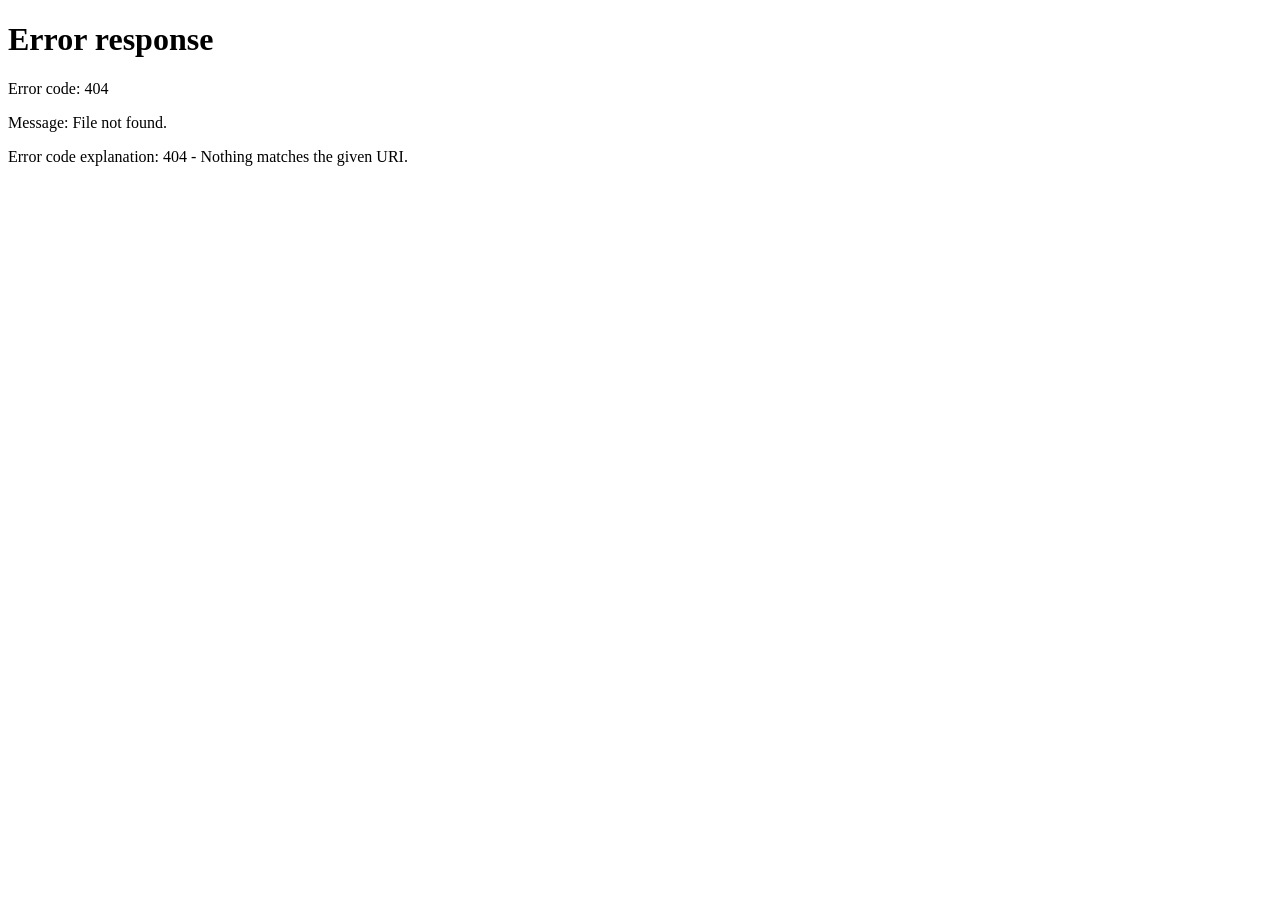
==== account.html @ ef94b6e2 "Add files via upload" ====
<!DOCTYPE html>
<html lang="en">
<head>
  <meta charset="UTF-8">
  <meta name="viewport" content="width=device-width, initial-scale=1.0">
  <title>Account | Fox - shop</title>
  <link rel="stylesheet" href="https://cdnjs.cloudflare.com/ajax/libs/font-awesome/6.4.2/css/all.min.css" integrity="sha512-z3gLpd7yknf1YoNbCzqRKc4qyor8gaKU1qmn+CShxbuBusANI9QpRohGBreCFkKxLhei6S9CQXFEbbKuqLg0DA==" crossorigin="anonymous" referrerpolicy="no-referrer" />
  <link rel="shortcut icon" href="Images/Screenshot 2024-03-01 181911.jpg" type="images/x-icon">
  <link rel="stylesheet" href="Styles/saved-item.css">
  <link rel="stylesheet" href="Styles/account.css">
</head>
<body>
  <header>
    <div class="section">
      <div class="left-section">
        <a href="index.html">
          <div class="logo">Fox - <span class="logo-span">shop</span></div>
        </a>
      </div>
      <div class="middle-section">
        <label>
          <img src="Images/search.png" alt="" class="search-icon">
          <input type="text" placeholder="Search for Products, Brands and More" class="index-search">
        </label>
      </div>
  
      <div class="right-section">
        <a href="#">
          <div class="account-container">
            <img src="Images/user.png" alt="">
            <span>Login</span>
            <!-- <i class="fa fa-angle-down account-arrow" aria-hidden="true"></i> -->
          </div>
        </a>
        <a href="#">
          <div class=" menu-bar">
            <img src="Images/menu.png" alt="">
          </div>
        </a>
        <a href="#">
          <div class="cancel-bar hide">
            <img src="Images/menu.png" alt="">
          </div>
        </a>
  
        <a href="cart.html">
          <div class="cart-container">
            <div class="cart-quantity-cont">
              <small class="cart-quantity"></small>
              <img src="Images/shopping-cart.png" alt="">
            </div>
            <span>Cart</span>
          </div>
        </a>
  
        <div class="seller-container">
          <img src="Images/shop.png" alt="">
          <span>Become a Seller</span>
        </div>
  
        <img src="Images/dots.png" alt="" class="help-icon">
      </div>
    </div>

    <nav>
      <div class="middle-section">
        <label>
          <img src="Images/search.png" alt="" class="search-icon">
          <input type="text" placeholder="Search for Products, Brands and More" class="index-search">
        </label>
      </div>
    </nav>
  </header>

  <div class="account-page-container">
    <div class="saved-item-page-display-cont hide-pop">
      <div class="links-containter">
        <div class="link-row row-option">
          <div class="link-row-icon ">
            <i class="fa-regular fa-user" aria-hidden="true"></i>
          </div>
          <span>My Account</span>
        </div>
        <a href="order.html">
          <div class="link-row ">
            <div class="link-row-icon">
              <i class="fas fa-shopping-bag" aria-hidden="true"></i>
            </div>
            <span>Orders</span>
          </div>
        </a>
        <a class="link-row" href="saved-item.html">
          <div class="link-row-icon">
            <i class="fa-regular fa-heart" aria-hidden="true"></i>
          </div>
          <span>Saved Items</span>
        </a>
        <div class="link-row">
          <div class="link-row-icon">
            <i class="fa-regular fa-envelope" aria-hidden="true"></i>
          </div>
          <span>Inbox</span>
        </div>
        <div class="link-row">
          <div class="link-row-icon">
            <i class="fa fa-hourglass-end" aria-hidden="true"></i>
          </div>
          <span>Pending Reviews</span>
        </div>
        <div class="link-row">
          <div class="link-row-icon">
            <i class="fas fa-store"></i>
          </div>
          <span>Followed Seller</span>
        </div>
        <div class="link-row">
          <div class="link-row-icon">
            <i class="fa fa-repeat" aria-hidden="true"></i>
          </div>
          <span>Recently Viewed</span>
        </div>
        <span class="logout">LOGOUT</span>
      </div>
  
      <div class="account-overview-cont">
        <div class="overview-header">
          <h3>Account Overview</h3>
        </div>
        <div class="account-overview-content">
          <div class="account-details-cont">
            <div class="account-details-header">
              <span>ACCOUNT DETAILS</sapn>
            </div>
            <div class="account-details-content">
              <div class="account-name">
                <span>Ganiu Waris</span>
              </div>
              <div class="account-email">
                <span>wardude704@gmail.com</span>
              </div>
            </div>
          </div>
          <div class="address-book-cont">
            <div class="address-book-header">
              <span>ADDRESS BOOK</span>
            </div>
            <div class="address-book-content">
              <div class="address-cont">
                <div class="address-title">
                  <span>Your default shipping address:</span>
                </div>
                <div class="address-note">
                  <div class="adress">
                    <div class="main-address"></div>
                    <input type="text" class="change-email hide" placeholder="Enter new shipping address">
                    <small class="error hide">Address too short</small>
                  </div>
                  <div class="link">
                    <div class="link-span">Edit adresss</div>
                    <div class="new-adress-option">
                      <div class="change hide">Change</div>
                      <div class="cancel hide">Cancel</div>
                    </div>
                  </div>
                </div>
              </div>
            </div>
          </div>
        </div>
      </div>
    </div>
    <div class="customer-views-cont">
      <div class="customer-views-header">
        <h3>
         Other customers past views
        </h3>
      </div>

      <div class="customer-views-product-grid"></div>
    </div>
    <div class="logout">
      <button class="">Log out</button>
    </div>
  </div>
  <div class="slide-bar hde">
    <a href="account.html" class="mobile-account">
      <div class="link-row">
        <div class="link-row-icon ">
          <i class="fa-regular fa-user" aria-hidden="true"></i>
        </div>
        <span>My Account</span>
      </div>
    </a>
    <a href="order.html" class="mobile-order">
      <div class="link-row ">
        <div class="link-row-icon">
          <i class="fas fa-shopping-bag" aria-hidden="true"></i>
        </div>
        <span>Orders</span>
      </div>
    </a>
    <a href="saved-item.html" class="mobile-saved">
      <div class="link-row ">
        <div class="link-row-icon">
          <i class="fa-regular fa-heart" aria-hidden="true"></i>
        </div>
        <span>Saved Items</span>
      </div>
    </a>
    <a href="#" class="mobile-inbox">
      <div class="link-row ">
        <div class="link-row-icon">
          <i class="fa-regular fa-envelope" aria-hidden="true"></i>
        </div>
        <span>Inbox</span>
      </div>
    </a>
  </div>

  <script type="module" src="Scripts/account.js"></script>
</body>
</html>
---- Styles/saved-item.css ----
@import url('https://fonts.googleapis.com/css2?family=Roboto:ital,wght@0,100;0,300;0,400;0,500;0,700;0,900;1,100;1,300;1,400;1,500;1,700;1,900&display=swap');

* {
  box-sizing: border-box;
}

a {
  text-decoration: none;
  color: black;
}

body {
  font-family: "Roboto", sans-serif;
  margin: 0;
  background-color: rgba(220, 220, 220, 0.221);
}
header {
  display: flex;
  flex-direction: column;
  justify-content: center;
  align-items: center;
  width: 100%;
  background-color: white;
  padding: 30px 3%;
  z-index: 10;
  box-shadow: 0 4px 8px rgba(0, 0, 0, 0.1);
  position: fixed;
  top: 0;
  left: 0;
  row-gap: 5px;
  right: 0;
}

.section {
  display: flex;
  flex-direction: row;
  justify-content: space-between;
  width: 100%;
  padding: 0;
  margin: 0;
}

nav {
  display: none;
}


.left-section {
  width: fit-content;
}

.logo {
  font-size: 1.5rem;
  font-weight: 600;
  color: rgba(0, 0, 0, 0.89);
}

.logo-span {
  color: rgb(98, 147, 244);
  /* font-style: italic; */
}

.middle-section {
  width: 35%;
}

.middle-section label {
  background-color: rgba(220, 220, 220, 0.215);
  display: flex;
  /* rgba(98, 147, 244, 0.05) */
  align-items: center;
  border-radius: 5px;
  width: 100%;
}

.middle-section label img {
  width: 25px;
  margin-left: 5px;
  cursor: pointer;
}

.middle-section label input {
  border: none;
  background-color: transparent;
  flex: 1;
  padding: 12px;
  font-size: 1rem;
  outline: none;
}::placeholder {
  font-size: 1.1rem;
  color: rgba(0, 0, 0, 0.5);
}

.right-section {
  width: fit-content;
  display: flex;
  align-items: center;
  justify-content: space-between;
}

.right-section img {
  width: 20px;
}

.account-container, .cart-container, .seller-container, .help-icon {
  display: flex;
  align-items: center;
  cursor: pointer;
  column-gap: 10px;
  padding: 8px 10px;
  border-radius: 5px;
  transition: background-color .4s;
}

.account-container:hover, .cart-container:hover, .seller-container:hover, .help-icon:hover  {
  background-color: rgba(220, 220, 220, 0.4);
}
.account-container span , .cart-container span, .seller-container span {
  font-size: 1.1rem;
  font-weight: 450;
  color: rgba(0, 0, 0, 0.81);
}


.cart-quantity-cont {
  position: relative;
}
.cart-quantity-cont small {
  position: absolute;
  top: -15px;
  right: -12px;
  padding: 3px 7px;
  font-weight: 600;
  font-size: 1rem;
  color: white;
  border-radius: 20px;
  background-color: rgba(98, 147, 244, .8);

}


.saved-item-page-display-cont {
  margin: 125px 2% 0 2%;
  display: flex;
  column-gap: 20px;
}

.links-containter {
  background-color: rgb(255, 255, 255);
  width: 280px;
  display: flex;
  flex-direction: column;
  height: fit-content;
  /* box-shadow: 0 0 30px rgb(0, 0, 0, 0.05); */
  box-shadow: 0 4px 8px rgb(0, 0, 0, 0.1);
}

.link-row {
  display: flex;
  padding: 13px;
  column-gap: 15px;
  align-items: center;
  cursor: pointer;
  transition: background-color .2s;
}

.link-row:hover {
  background-color: rgba(220, 220, 220, 0.374);
}

.link-row-icon {
  display: flex;
  justify-content: center;
  width: 20px;
}

.link-row-icon i {
  font-size: 1.33rem;
  opacity: .7;
}

.row-option {
  border-bottom: 1px gainsboro solid;
}

.link-row span {
  font-size: .85rem;
  opacity: .8;
}

.links-containter .logout {
  color: rgb(98, 147, 244);
  display: flex;
  justify-content: center;
  align-items: center;
  padding: 13px;
  border-top: 1px gainsboro solid;
}

.links-containter .logout {
  cursor: pointer;
  font-size: .85rem;
  padding: 9px;
  border-radius: 5px;
  font-weight: 600;
  cursor: pointer;
}

.links-containter .logout:hover {
  background-color: rgba(98, 147, 244, .1);
}

.saved-items-content-container {
  background-color: white;
  height: fit-content;
  box-shadow: 0 0 30px rgb(0, 0, 0, 0.05);
  border-radius: 5px;
  flex: 1;
}

.save-item-header {
  padding: 14px;
  border-bottom: 1px gainsboro solid;
}

.account-link {
  text-decoration: none;
  color: black;
}

.save-item-header span {
  font-size: 1.05rem;
  font-weight: 600;
  opacity: .8;
}

.saved-items-container {
  display: flex;
  border: 1px solid gainsboro;
  margin: 20px;
  padding: 15px;
  border-radius: 5px;
  justify-content: space-between;
  /* flex-direction: column; */
}

.saved-items-details {
  display: flex;
}

.saved-items-details img {
  width: 120px;
  height: 120px;
  object-fit: cover;
  margin-right: 10px;
}

.saved-items-product-details {
  display: flex;
  flex-direction: column;
  margin-right: 20px;
  row-gap: 5px;
  width: 65%;
}

.saved-items-product-name {
  font-size: .86rem;
  margin-bottom: 7px;
  overflow: hidden;
  text-overflow: ellipsis;
  display: -webkit-box;
  -webkit-line-clamp: 2;
  line-clamp: 2;
  -webkit-box-orient: vertical;
  width: 80%;
}

.saved-items-rating-icon {
  color: rgba(0, 0, 0, 0.7);
  /* color: rgb(98, 147, 244); */
}

.saved-items-rating-icon i{
  font-size: .78rem;
}

.saved-items-product-price {
  font-size: .8rem;
  font-weight: 600;
  opacity: .8;
}

.saved-items-product-options {
  display: flex;
  flex-direction: column;
  justify-content: space-between;
  align-items: end;
  width: 30%;
}

.saved-items-product-options a{
  text-decoration: none;
  color: white;
  background-color: rgb(98, 147, 244);
  padding: 12px 18px;
  font-size: .8rem;
  border-radius: 5px;
  font-weight: 600;
  box-shadow: 0 4px 8px rgb(0, 0, 0, 0.2);
}

.saved-items-product-options a:hover {
  filter: brightness(.9);
}

.remove-saved-product {
  display: flex;
  column-gap: 10px;
  border-radius: 5px;
  padding: 11px ;
  cursor: pointer;
  color: rgb(98, 147, 244);
  align-items: center;
}

.remove-saved-product:hover {
  background-color: rgb(98, 147, 244, .2);
}

.remove-saved-product i{

}

.remove-saved-product span{
  font-size: .8rem;
  font-weight: 600;
}

.emthy-saved-cart {
  display: flex;
  padding: 20px;
  flex-direction: column;
  align-items: center;
  row-gap: 25px;
  /* justify-content: space-between; */
  height: 320px;
  box-shadow: 0 4px 8px rgb(0, 0, 0, 0.2);
}

.emthy-saved-cart img {
  width: 120px;
}

.emthy-saved-cart a {
  border: 2px solid rgba(0, 0, 0, 0.558);
  padding: 10px;
  border-radius: 25px;
  background-color: rgba(220, 220, 220, 0.241);
  box-shadow: 0 4px 8px rgba(0, 0, 0, 0.1);
}


.customer-views-cont {
  margin: 30px 3% 20px 3%;
}

.customer-views-cont h3 {
  margin-bottom: 0;
}


.customer-views-product-grid {
  display: flex;
  flex-direction: row;
  /* width: 100%; */
  padding: 20px 5px;
  overflow-x: scroll;
  /* overflow: hidden; */
  column-gap: 15px;
}

.related-products {
  display: flex;
  overflow: hidden;
  overflow-x: scroll;
  column-gap: 20px;
}::-webkit-scrollbar {
  display: none;
}

.related-product {
  display: flex;
  flex-direction: column;
  /* padding: 10px; */
  position: relative;
  align-items: start;
}

.related-product .fa-heart {
  position: absolute;
  background-color: white;
  padding: 7px;
  font-size: .9rem;
  color: rgba(0, 0, 0, 0.81);
  border: 1px solid gainsboro;
  border-radius: 50%;
  right: 12px;
  top: 12px;
  display: none;
}

.related-product-img-cont {
  border: 1px solid gainsboro;
  padding: 10px;
  margin-bottom: 4px;
  border-radius: 4px;
}

.related-product img {
  width: 180px;
  height: 180px;
  object-fit: cover;
  border-radius: 6px;
}

.related-product-name {
  overflow: hidden;
  text-overflow: ellipsis;
  display: -webkit-box;
  -webkit-line-clamp: 2;
  line-clamp: 2;
  font-size: .83rem;
  font-weight: 400;
  color: rgba(0, 0, 0, 0.821);
  -webkit-box-orient: vertical;
}

.related-product-price {
  font-size: 1rem;
  font-weight: 500;
  margin: 8px 0;
}

.add-to-cart {
  background-color: rgba(0, 0, 0, 0.9);
  border: 2px solid ;
  padding: 10px 15px;
  border-radius: 50px;
  box-shadow: 0px , 4px, 8px , rgba(0, 0, 0, 0.1);
  cursor: pointer;
  color: white;
  font-weight: 500;
  font-size: .9rem;
  width: 100%;
}

.product-link {
  /* visibility: hidden; */
  padding: 0;
}

@media (min-width: 451px) and (max-width: 921px) {
  header {
    position: relative;
  }
  .account-page-container {
    margin-top: -135px;
  }
  .menu-bar {
    display: flex;
  }

  .cancel-bar img {
    /* opacity: .66; */
  }

  .account-container {
    display: none;
  }

  .logo {
    font-size: 1.7rem;
  }

  .slide-bar {
    display: flex;
    position: fixed;
    flex-direction: column;
    right: 0;
    /* background-color: white; */
    z-index: 20;
    top: 65px;
    width: 100%;
    transition: box-shadow .8s, background-color .8s;
  }

  .mobile-account {
    transform: translateX(450px);
    background-color: white;
    transition: transform .8s, opacity .3s;
    opacity: 0;
  }

  .mobile-order {
    transform: translateX(500px);
    background-color: white;
    transition: transform .8s, opacity .3s;
    opacity: 0;
  }

  .mobile-saved {
    transform: translateX(550px);
    background-color: white;
    transition: transform .8s, opacity .3s;
    opacity: 0;
  }

  .mobile-inbox {
    transform: translateX(600px);
    background-color: white;
    opacity: 0;
    transition: transform .8s, opacity .3s;
  }

  .return {
    transform: translateX(0);
    opacity: 1;
    background-color: white;
    transition: transform .8s, opacity .3s;
  }

  .shadow {
    box-shadow: 0px 4px 8px rgba(0, 0, 0, .15);
    border-top: 1px solid gainsboro;
  }
  header {
    display: flex;
    flex-direction: column;
    justify-content: center;
    align-items: center;
    width: 100%;
    background-color: white;
    padding: 15px 3%;
    z-index: 10;
    box-shadow: 0 4px 8px rgba(0, 0, 0, 0.1);
    position: fixed;
    top: 0;
    left: 0;
    row-gap: 5px;
    right: 0;
  }

  .section {
    display: flex;
    flex-direction: row;
    justify-content: space-between;
    width: 100%;
    padding: 0;
    margin: 0;
  }

  nav {
    align-items: center;
    justify-content: center;
    width: 100%;
    display: flex;
  }
  
  .left-section {
    width: fit-content;
  }
  
  .logo {
    font-size: 1.5rem;
    font-weight: 600;
    color: rgba(0, 0, 0, 0.89);
  }
  
  .section .middle-section {
    display: none;
  }
  
  .right-section {
    width: fit-content;
  }
  
  .right-section img {
    width: 25px;
  }
  
  .seller-container, .help-icon {
    display: none;
  }

  nav .middle-section {
    width: 90%;
  }

  nav .middle-section label {
    background-color: rgba(220, 220, 220, 0.3);
    border-radius: 20px;
  }
  
  nav .middle-section label img {
    width: 25px;
    margin-left: 10px;
    cursor: pointer;
  }
  
  .middle-section label input {
    border: none;
    background-color: transparent;
    flex: 1;
    padding: 15px;
    font-size: 1.2rem;
    outline: none;
  }::placeholder {
    font-size: 1.1rem;
    color: rgba(0, 0, 0, 0.5);
  }
  
  .account-container span , .cart-container span, .seller-container span {
    display: none;
  }

  .saved-item-page-display-cont {
    margin: 280px 2% 0 2%;
    display: flex;
    column-gap: 20px;
  }

  .saved-items-product-details {
    display: flex;
    flex-direction: column;
    margin-right: 10px;
    row-gap: 5px;
    width: 100%;
  }
  
  .saved-items-product-name {
    font-size: .86rem;
    margin-bottom: 7px;
    overflow: hidden;
    text-overflow: ellipsis;
    display: -webkit-box;
    -webkit-line-clamp: 2;
    line-clamp: 2;
    -webkit-box-orient: vertical;
    width: 100%;
  }
  
  
  .links-containter {
    display: none;
  }

  .related-products {
    display: flex;
    overflow: hidden;
    overflow-x: scroll;
    column-gap: 20px;
  }::-webkit-scrollbar {
    display: none;
  }

  .related-product {
    display: flex;
    flex-direction: column;
    /* padding: 10px; */
    position: relative;
    align-items: start;
  }

  .related-product .fa-heart {
    background-color: rgba(255, 255, 255, 0.8);
    color: rgba(255, 0, 0, 0.532);
  }

  .related-product img {
    width: 140px;
    height: 140px;
  }

  .saved-items-product-options {
    display: flex;
    flex-direction: column;
    justify-content: space-between;
    align-items: end;
    width: 100%;
    margin-top: 10px;
  }
  
}

@media (max-width: 450px) {

  .menu-bar {
    display: flex;
  }

  .cancel-bar img {
    /* opacity: .66; */
  }

  .account-container {
    display: none;
  }

  .logo {
    font-size: 1.7rem;
  }

  .slide-bar {
    display: flex;
    position: fixed;
    flex-direction: column;
    right: 0;
    /* background-color: white; */
    z-index: 20;
    top: 65px;
    width: 100vw;
    transition: box-shadow .8s, background-color .8s;
  }

  .mobile-account {
    transform: translateX(450px);
    background-color: white;
    transition: transform .8s, opacity .3s;
    opacity: 0;
  }

  .mobile-order {
    transform: translateX(500px);
    background-color: white;
    transition: transform .8s, opacity .3s;
    opacity: 0;
  }

  .mobile-saved {
    transform: translateX(550px);
    background-color: white;
    transition: transform .8s, opacity .3s;
    opacity: 0;
  }

  .mobile-inbox {
    transform: translateX(600px);
    background-color: white;
    opacity: 0;
    transition: transform .8s, opacity .3s;
  }

  .return {
    transform: translateX(0);
    opacity: 1;
    background-color: white;
    transition: transform .8s, opacity .3s;
  }

  .shadow {
    box-shadow: 0px 4px 8px rgba(0, 0, 0, .15);
    border-top: 1px solid gainsboro;
    left: 0;
  }

  header {
    display: flex;
    flex-direction: column;
    justify-content: center;
    align-items: center;
    width: 100%;
    background-color: white;
    padding: 15px 3%;
    z-index: 10;
    box-shadow: 0 4px 8px rgba(0, 0, 0, 0.1);
    position: relative;
    top: 0;
    left: 0;
    row-gap: 5px;
    right: 0;
  }

  .section {
    display: flex;
    flex-direction: row;
    justify-content: space-between;
    width: 100%;
    padding: 0;
    margin: 0;
  }

  nav {
    align-items: center;
    justify-content: center;
    width: 100%;
    display: flex;
  }
  
  .left-section {
    width: fit-content;
  }
  
  .logo {
    font-size: 1.5rem;
    font-weight: 600;
    color: rgba(0, 0, 0, 0.89);
  }
  
  .section .middle-section {
    display: none;
  }
  
  .right-section {
    width: fit-content;
  }
  
  .right-section img {
    width: 25px;
  }
  
  .seller-container, .help-icon {
    display: none;
  }

  nav .middle-section {
    width: 90%;
  }

  nav .middle-section label {
    background-color: rgba(220, 220, 220, 0.3);
    border-radius: 20px;
  }
  
  nav .middle-section label img {
    width: 25px;
    margin-left: 10px;
    cursor: pointer;
  }
  
  .middle-section label input {
    border: none;
    background-color: transparent;
    flex: 1;
    padding: 15px;
    font-size: 1.2rem;
    outline: none;
  }::placeholder {
    font-size: 1.1rem;
    color: rgba(0, 0, 0, 0.5);
  }
  
  .account-container span , .cart-container span, .seller-container span {
    display: none;
  }

  .saved-item-page-display-cont {
    margin: 140px 2% 0 2%;
    display: flex;
    column-gap: 20px;
    position: relative;
  }
  
  .links-containter {
    display: none;
  }

  .related-products {
    display: flex;
    overflow: hidden;
    overflow-x: scroll;
    column-gap: 20px;
  }::-webkit-scrollbar {
    display: none;
  }

  .related-product {
    display: flex;
    flex-direction: column;
    /* padding: 10px; */
    position: relative;
    align-items: start;
  }

  .related-product .fa-heart {
    background-color: rgba(255, 255, 255, 0.8);
    color: rgba(255, 0, 0, 0.532);
  }

  .related-product img {
    width: 140px;
    height: 140px;
  }
  .saved-items-container {
    display: flex;
    border: 1px solid gainsboro;
    margin: 20px;
    padding: 15px;
    border-radius: 5px;
    justify-content: space-between;
    flex-direction: column;
  }
  
  .saved-items-details {
    display: flex;
  }
  
  .saved-items-details img {
    width: 80px;
    height: 80px;
    object-fit: cover;
    margin-right: 10px;
    /* border-radius: 10px; */
  }
  
  .saved-items-product-details {
    display: flex;
    flex-direction: column;
    margin-right: 10px;
    row-gap: 5px;
    width: 100%;
  }
  
  .saved-items-product-name {
    font-size: .86rem;
    margin-bottom: 7px;
    overflow: hidden;
    text-overflow: ellipsis;
    display: -webkit-box;
    -webkit-line-clamp: 2;
    line-clamp: 2;
    -webkit-box-orient: vertical;
    width: 100%;
  }
  
  .saved-items-rating-icon {
    display: none;
  }
  
  .saved-items-rating-icon i{
    font-size: .78rem;
  }
  
  .saved-items-product-price {
    font-size: .8rem;
    font-weight: 600;
    opacity: .8;
  }
  
  .saved-items-product-options {
    display: flex;
    flex-direction: row;
    justify-content: space-between;
    align-items: center;
    width: 100%;
    margin-top: 10px;
  }
  
  .saved-items-product-options a{
    background-color: rgb(98, 147, 244);
    padding: 8px;
    font-size: .7rem;
    font-weight: 500;
  }
  
  .saved-items-product-options a:hover {
    filter: brightness(.9);
  }
  
  .remove-saved-product {
    display: flex;
    column-gap: 10px;
    border-radius: 5px;
    padding: 10px ;
    cursor: pointer;
    color: rgb(98, 147, 244);
    align-items: center;
  }

  .remove-saved-product i,  .remove-saved-product span {
    font-size: .8rem;
  }
  
  .emthy-saved-cart {
    display: flex;
    padding: 20px;
    flex-direction: column;
    align-items: center;
    row-gap: 25px;
    /* justify-content: space-between; */
    height: 320px;
    box-shadow: 0 4px 8px rgb(0, 0, 0, 0.2);
  }

  .emthy-saved-cart img {
    width: 120px;
  }

  .emthy-saved-cart a {
    border: 2px solid rgba(0, 0, 0, 0.558);
    padding: 10px;
    border-radius: 25px;
    background-color: rgba(220, 220, 220, 0.241);
    box-shadow: 0 4px 8px rgba(0, 0, 0, 0.1);
  }

  
}

.hide {
  display: none;
}
---- Styles/account.css ----
.menu-bar {
  display: none;
}


.slide-bar {
  display: none;
}



a {
  text-decoration: none;
  color: black;
}
.account-overview-cont {
  flex: 1;
  height: initial;
  padding: 15px;
  display: flex;
  flex-direction: column;
  box-shadow: 0 4px 8px rgb(0, 0, 0, 0.1);
  background-color: white;
}

.overview-header h3{
  margin: 0;
  opacity: .8;
}

.account-overview-content {
  display: grid;
  height: 100%;
  margin-top: 10px;
  column-gap: 15px;
  grid-template-columns: 1fr 1fr;
}

.account-details-cont, .address-book-cont {
  border: 1px solid gainsboro;
  border-radius: 3px;
  height: initial;
}

.account-details-header, .address-book-header {
  border-bottom: 1px gainsboro solid;
  padding: 15px 10px;
}

.account-details-header span, .address-book-header span {
  opacity: .7;
}

.account-details-content, .address-book-content {
  padding: 15px 10px;
}

.address-book-content {
  display: flex;
  justify-content: space-between;
  align-items: center;
}

.account-name span, .address-title span {
  font-weight: 600;
  font-size: .9rem;
  opacity: .8;
}

.account-email span , .address-note .main-address {
  font-size: .75rem;
  opacity: .7;
}

.address-cont {
  width: 100%;
}

.address-note {
  position: relative;
  display: flex;
  width: 100%;
  justify-content: space-between;
  align-items: center;
}
.main-address {
  margin-top: 2px;
}
.address-note span {
  display: inline-block;

}

.adress {
  display: flex;
  flex-direction: column;
}

.address-note input {
  border: 1px solid gainsboro;
  padding: 7px;
  outline-color: gainsboro;
  border-radius: 5px;
  /* position: absolute; */
  left: 0;
}

.address-note input::placeholder {
  font-size: .65rem;
  color: rgb(176, 175, 175);
}

.error {
  color: rgb(227, 8, 8);
  font-size: .7rem;
}

.address-book-content .link  {
  color: rgb(0, 123, 255);
  font-size: .7rem;
  cursor: pointer;
  display: block;
  width: fit-content;
  text-align: center;
}

.address-note .link-span {

}

.address-note .cancel {
  color: red;
}

.new-adress-option {
  display: flex;
  column-gap: 5px;
}

.new-adress-option div {
  padding: 5px;
  border-radius: 5px;
  transition: background-color .4s;
  background-color: rgba(240, 240, 240, 0.4);
}

.new-adress-option div:hover {
  background-color: rgba(230, 230, 230, .8);
  
}

.pop-links-container{
  display: none;
}

.customer-views-cont {
  /* margin-bottom: -10px; */
  margin-top: 10px;
}

.logout {
  display: none;
}


@media (min-width: 451px) and (max-width: 921px) {
  header {
    position: relative;
  }
  .account-page-container {
    margin-top: -260px;
  }
  .menu-bar {
    display: flex;
  }

  .cancel-bar img {
    /* opacity: .66; */
  }

  .account-container {
    display: none;
  }

  .logo {
    font-size: 1.7rem;
  }

  .slide-bar {
    display: flex;
    position: fixed;
    flex-direction: column;
    right: 0;
    /* background-color: white; */
    z-index: 20;
    top: 65px;
    width: 100%;
    transition: box-shadow .8s, background-color .8s;
  }

  .mobile-account {
    transform: translateX(450px);
    background-color: white;
    transition: transform .8s, opacity .3s;
    opacity: 0;
  }

  .mobile-order {
    transform: translateX(500px);
    background-color: white;
    transition: transform .8s, opacity .3s;
    opacity: 0;
  }

  .mobile-saved {
    transform: translateX(550px);
    background-color: white;
    transition: transform .8s, opacity .3s;
    opacity: 0;
  }

  .mobile-inbox {
    transform: translateX(600px);
    background-color: white;
    opacity: 0;
    transition: transform .8s, opacity .3s;
  }

  .return {
    transform: translateX(0);
    opacity: 1;
    background-color: white;
    transition: transform .8s, opacity .3s;
  }

  .shadow {
    box-shadow: 0px 4px 8px rgba(0, 0, 0, .15);
    border-top: 1px solid gainsboro;
  }
  .account-overview-cont {
    flex: 1;
    height: initial;
    padding: 15px;
    display: flex;
    flex-direction: column;
    box-shadow: 0 4px 8px rgb(0, 0, 0, 0.1);
    background-color: white;
  }
  
  .overview-header h3{
    margin: 0;
    opacity: .8;
  }
  
  .account-overview-content {
    row-gap: 15px;
    column-gap: 0px;
    grid-template-columns: 1fr;
    height: 500px;

  }

  .account-name span, .address-title span {
    font-weight: 600;
    font-size: 1rem;
    opacity: .8;
  }
  
  .account-email span , .address-note span{
    font-size: .9rem;
    opacity: .7;
  }
  
  .pop-links-container{
    display: none;
  }
  
  .customer-views-cont {
    margin-top: 10px;
  }

  .logout {
    display: flex;
    align-items: center;
    width: 100%;
    justify-content: center;
  }

  .logout button {
    width: 100%;
    /* background-color: rgba(98, 147, 244, .5); */
    border: none;
    color: black;
    font-weight: 600;
    font-size: 1.3rem;
    padding: 20px;
    cursor: pointer;
  }
}

@media (max-width: 450px) {
  header {
    position: relative;
  }
  .account-page-container {
    margin-top: -135px;
  }
  .menu-bar {
    display: flex;
  }

  .cancel-bar img {
    /* opacity: .66; */
  }

  .account-container {
    display: none;
  }

  .logo {
    font-size: 1.7rem;
  }

  .slide-bar {
    display: flex;
    position: fixed;
    flex-direction: column;
    right: 0;
    /* background-color: white; */
    z-index: 20;
    top: 65px;
    width: 100%;
    transition: box-shadow .8s, background-color .8s;
  }

  .mobile-account {
    transform: translateX(450px);
    background-color: white;
    transition: transform .8s, opacity .3s;
    opacity: 0;
  }

  .mobile-order {
    transform: translateX(500px);
    background-color: white;
    transition: transform .8s, opacity .3s;
    opacity: 0;
  }

  .mobile-saved {
    transform: translateX(550px);
    background-color: white;
    transition: transform .8s, opacity .3s;
    opacity: 0;
  }

  .mobile-inbox {
    transform: translateX(600px);
    background-color: white;
    opacity: 0;
    transition: transform .8s, opacity .3s;
  }

  .return {
    transform: translateX(0);
    opacity: 1;
    background-color: white;
    transition: transform .8s, opacity .3s;
  }

  .shadow {
    box-shadow: 0px 4px 8px rgba(0, 0, 0, .15);
    border-top: 1px solid gainsboro;
    left: 0;
  }

  .account-overview-cont {
    flex: 1;
    height: initial;
    padding: 15px;
    display: flex;
    flex-direction: column;
    box-shadow: 0 4px 8px rgb(0, 0, 0, 0.1);
    background-color: white;
  }
  
  .overview-header h3{
    margin: 0;
    opacity: .8;
  }
  
  .account-overview-content {
    row-gap: 15px;
    column-gap: 0px;
    grid-template-columns: 1fr;
  }

  .account-name span, .address-title span {
    font-weight: 600;
    font-size: .95rem;
    opacity: .8;
  }
  
  .account-email span , .address-note span{
    font-size: .85rem;
    opacity: .7;
  }
  
  .pop-links-container{
    display: none;
  }
  
  .customer-views-cont {
    margin-top: 10px;
  }
  .logout {
    display: flex;
    align-items: center;
    width: 100%;
    justify-content: center;
  }

  .logout button {
    width: 100%;
    /* background-color: rgba(98, 147, 244, .5); */
    border: none;
    color: black;
    font-weight: 600;
    font-size: 1.3rem;
    padding: 20px;
    cursor: pointer;
  }
}

.hide {
  display: none;
}
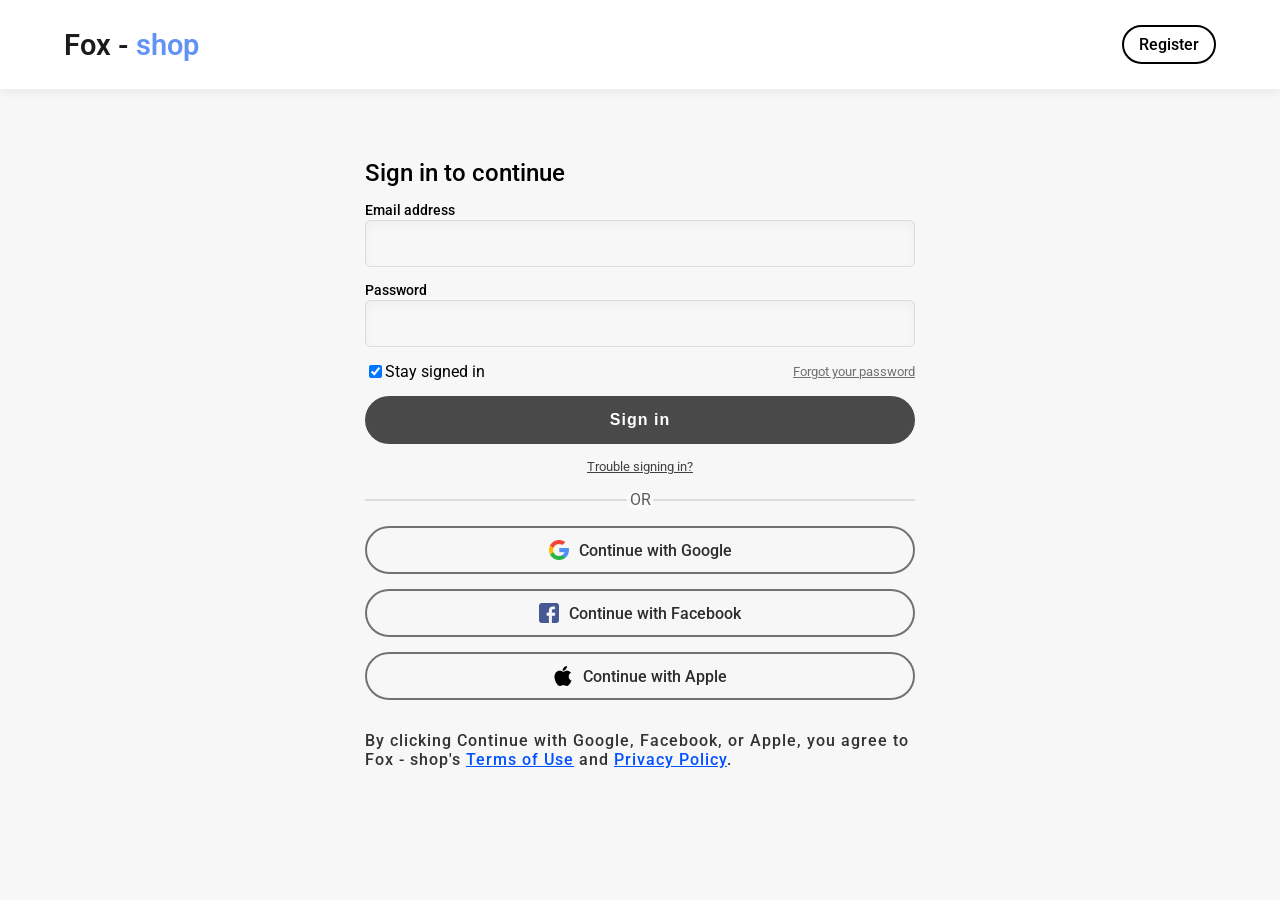
==== commit 85c1302f: "Add files via upload" ====
--- a/account.html
+++ b/account.html
@@ -153,7 +153,7 @@
                   <div class="adress">
                     <div class="main-address"></div>
                     <input type="text" class="change-email hide" placeholder="Enter new shipping address">
-                    <small class="error hide">Address too short</small>
+                    <small class="error hide">Address not valid</small>
                   </div>
                   <div class="link">
                     <div class="link-span">Edit adresss</div>
--- a/Styles/account.css
+++ b/Styles/account.css
@@ -195,7 +195,7 @@
     z-index: 20;
     top: 65px;
     width: 100%;
-    transition: box-shadow .8s, background-color .8s;
+    transition: box-shadow .01s, background-color .2s;
   }
 
   .mobile-account {
